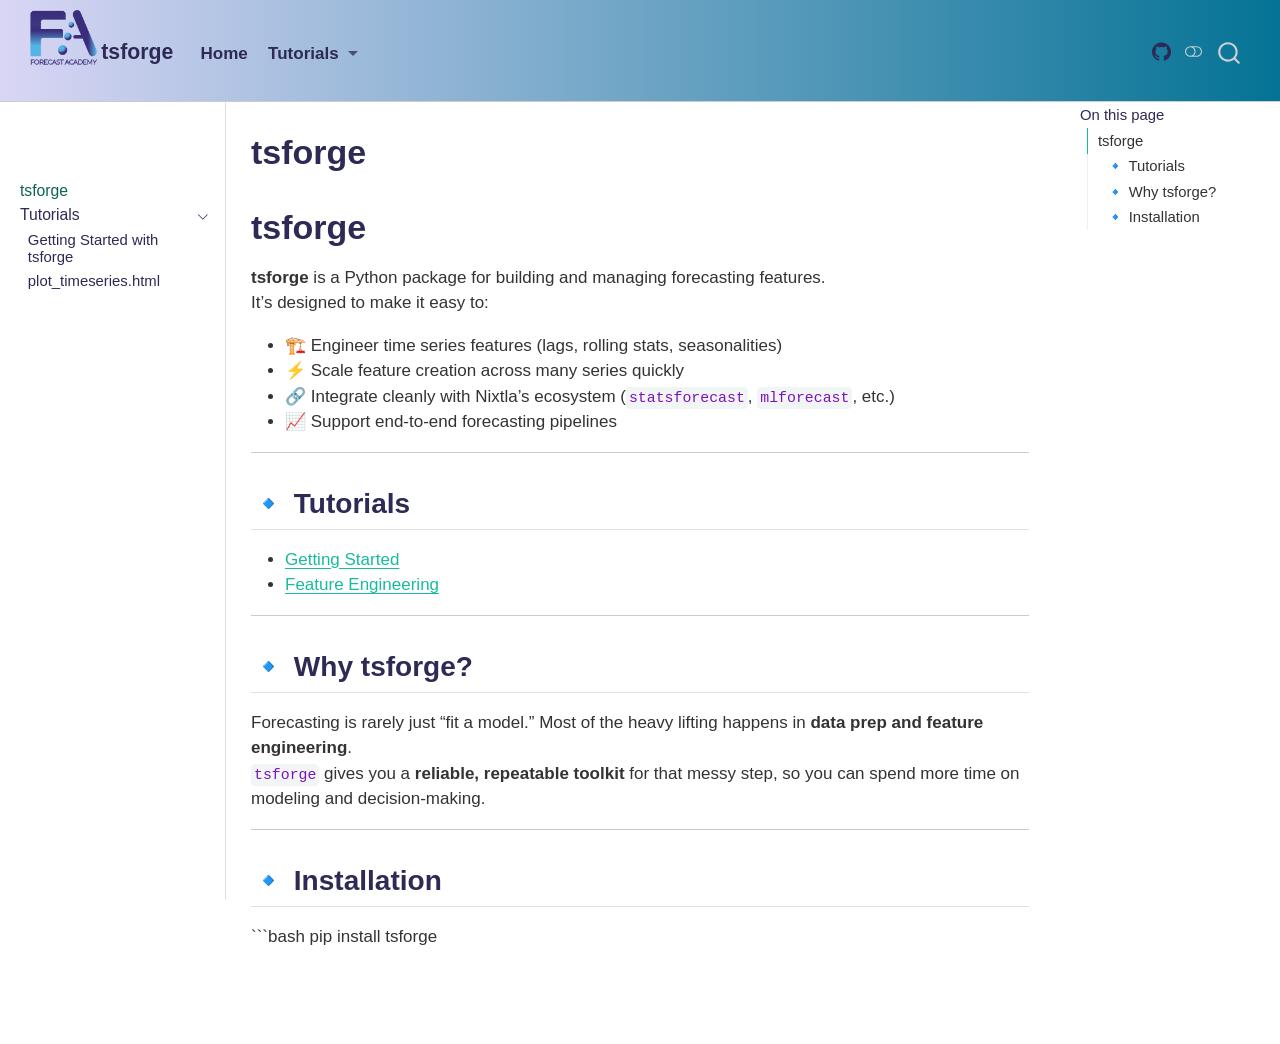
==== index.html @ 4e263f7d "Built site for gh-pages" ====
<!DOCTYPE html>
<html xmlns="http://www.w3.org/1999/xhtml" lang="en" xml:lang="en"><head>

<meta charset="utf-8">
<meta name="generator" content="quarto-1.8.24">

<meta name="viewport" content="width=device-width, initial-scale=1.0, user-scalable=yes">


<title>tsforge</title>
<style>
code{white-space: pre-wrap;}
span.smallcaps{font-variant: small-caps;}
div.columns{display: flex; gap: min(4vw, 1.5em);}
div.column{flex: auto; overflow-x: auto;}
div.hanging-indent{margin-left: 1.5em; text-indent: -1.5em;}
ul.task-list{list-style: none;}
ul.task-list li input[type="checkbox"] {
  width: 0.8em;
  margin: 0 0.8em 0.2em -1em; /* quarto-specific, see https://github.com/quarto-dev/quarto-cli/issues/4556 */ 
  vertical-align: middle;
}
</style>


<script src="site_libs/quarto-nav/quarto-nav.js"></script>
<script src="site_libs/quarto-nav/headroom.min.js"></script>
<script src="site_libs/clipboard/clipboard.min.js"></script>
<script src="site_libs/quarto-search/autocomplete.umd.js"></script>
<script src="site_libs/quarto-search/fuse.min.js"></script>
<script src="site_libs/quarto-search/quarto-search.js"></script>
<meta name="quarto:offset" content="./">
<script src="site_libs/quarto-html/quarto.js" type="module"></script>
<script src="site_libs/quarto-html/tabsets/tabsets.js" type="module"></script>
<script src="site_libs/quarto-html/axe/axe-check.js" type="module"></script>
<script src="site_libs/quarto-html/popper.min.js"></script>
<script src="site_libs/quarto-html/tippy.umd.min.js"></script>
<script src="site_libs/quarto-html/anchor.min.js"></script>
<link href="site_libs/quarto-html/tippy.css" rel="stylesheet">
<link href="site_libs/quarto-html/quarto-syntax-highlighting-dc55a5b9e770e841cd82e46aadbfb9b0.css" rel="stylesheet" class="quarto-color-scheme" id="quarto-text-highlighting-styles">
<link href="site_libs/quarto-html/quarto-syntax-highlighting-dark-b651517ce65839d647a86e2780455cfb.css" rel="stylesheet" class="quarto-color-scheme quarto-color-alternate" id="quarto-text-highlighting-styles">
<link href="site_libs/quarto-html/quarto-syntax-highlighting-dc55a5b9e770e841cd82e46aadbfb9b0.css" rel="stylesheet" class="quarto-color-scheme-extra" id="quarto-text-highlighting-styles">
<script src="site_libs/bootstrap/bootstrap.min.js"></script>
<link href="site_libs/bootstrap/bootstrap-icons.css" rel="stylesheet">
<link href="site_libs/bootstrap/bootstrap-9ccc052e838921a799c52fe23d392808.min.css" rel="stylesheet" append-hash="true" class="quarto-color-scheme" id="quarto-bootstrap" data-mode="light">
<link href="site_libs/bootstrap/bootstrap-dark-baafea9ed90c82928cb3953c7deda48e.min.css" rel="stylesheet" append-hash="true" class="quarto-color-scheme quarto-color-alternate" id="quarto-bootstrap" data-mode="dark">
<link href="site_libs/bootstrap/bootstrap-9ccc052e838921a799c52fe23d392808.min.css" rel="stylesheet" append-hash="true" class="quarto-color-scheme-extra" id="quarto-bootstrap" data-mode="light">
<script id="quarto-search-options" type="application/json">{
  "location": "navbar",
  "copy-button": false,
  "collapse-after": 3,
  "panel-placement": "end",
  "type": "overlay",
  "limit": 50,
  "keyboard-shortcut": [
    "f",
    "/",
    "s"
  ],
  "show-item-context": false,
  "language": {
    "search-no-results-text": "No results",
    "search-matching-documents-text": "matching documents",
    "search-copy-link-title": "Copy link to search",
    "search-hide-matches-text": "Hide additional matches",
    "search-more-match-text": "more match in this document",
    "search-more-matches-text": "more matches in this document",
    "search-clear-button-title": "Clear",
    "search-text-placeholder": "",
    "search-detached-cancel-button-title": "Cancel",
    "search-submit-button-title": "Submit",
    "search-label": "Search"
  }
}</script>


<link rel="stylesheet" href="styles.css">
</head>

<body class="nav-sidebar docked nav-fixed quarto-light"><script id="quarto-html-before-body" type="application/javascript">
    const toggleBodyColorMode = (bsSheetEl) => {
      const mode = bsSheetEl.getAttribute("data-mode");
      const bodyEl = window.document.querySelector("body");
      if (mode === "dark") {
        bodyEl.classList.add("quarto-dark");
        bodyEl.classList.remove("quarto-light");
      } else {
        bodyEl.classList.add("quarto-light");
        bodyEl.classList.remove("quarto-dark");
      }
    }
    const toggleBodyColorPrimary = () => {
      const bsSheetEl = window.document.querySelector("link#quarto-bootstrap:not([rel=disabled-stylesheet])");
      if (bsSheetEl) {
        toggleBodyColorMode(bsSheetEl);
      }
    }
    const setColorSchemeToggle = (alternate) => {
      const toggles = window.document.querySelectorAll('.quarto-color-scheme-toggle');
      for (let i=0; i < toggles.length; i++) {
        const toggle = toggles[i];
        if (toggle) {
          if (alternate) {
            toggle.classList.add("alternate");
          } else {
            toggle.classList.remove("alternate");
          }
        }
      }
    };
    const toggleColorMode = (alternate) => {
      // Switch the stylesheets
      const primaryStylesheets = window.document.querySelectorAll('link.quarto-color-scheme:not(.quarto-color-alternate)');
      const alternateStylesheets = window.document.querySelectorAll('link.quarto-color-scheme.quarto-color-alternate');
      manageTransitions('#quarto-margin-sidebar .nav-link', false);
      if (alternate) {
        // note: dark is layered on light, we don't disable primary!
        enableStylesheet(alternateStylesheets);
        for (const sheetNode of alternateStylesheets) {
          if (sheetNode.id === "quarto-bootstrap") {
            toggleBodyColorMode(sheetNode);
          }
        }
      } else {
        disableStylesheet(alternateStylesheets);
        enableStylesheet(primaryStylesheets)
        toggleBodyColorPrimary();
      }
      manageTransitions('#quarto-margin-sidebar .nav-link', true);
      // Switch the toggles
      setColorSchemeToggle(alternate)
      // Hack to workaround the fact that safari doesn't
      // properly recolor the scrollbar when toggling (#1455)
      if (navigator.userAgent.indexOf('Safari') > 0 && navigator.userAgent.indexOf('Chrome') == -1) {
        manageTransitions("body", false);
        window.scrollTo(0, 1);
        setTimeout(() => {
          window.scrollTo(0, 0);
          manageTransitions("body", true);
        }, 40);
      }
    }
    const disableStylesheet = (stylesheets) => {
      for (let i=0; i < stylesheets.length; i++) {
        const stylesheet = stylesheets[i];
        stylesheet.rel = 'disabled-stylesheet';
      }
    }
    const enableStylesheet = (stylesheets) => {
      for (let i=0; i < stylesheets.length; i++) {
        const stylesheet = stylesheets[i];
        if(stylesheet.rel !== 'stylesheet') { // for Chrome, which will still FOUC without this check
          stylesheet.rel = 'stylesheet';
        }
      }
    }
    const manageTransitions = (selector, allowTransitions) => {
      const els = window.document.querySelectorAll(selector);
      for (let i=0; i < els.length; i++) {
        const el = els[i];
        if (allowTransitions) {
          el.classList.remove('notransition');
        } else {
          el.classList.add('notransition');
        }
      }
    }
    const isFileUrl = () => {
      return window.location.protocol === 'file:';
    }
    const hasAlternateSentinel = () => {
      let styleSentinel = getColorSchemeSentinel();
      if (styleSentinel !== null) {
        return styleSentinel === "alternate";
      } else {
        return false;
      }
    }
    const setStyleSentinel = (alternate) => {
      const value = alternate ? "alternate" : "default";
      if (!isFileUrl()) {
        window.localStorage.setItem("quarto-color-scheme", value);
      } else {
        localAlternateSentinel = value;
      }
    }
    const getColorSchemeSentinel = () => {
      if (!isFileUrl()) {
        const storageValue = window.localStorage.getItem("quarto-color-scheme");
        return storageValue != null ? storageValue : localAlternateSentinel;
      } else {
        return localAlternateSentinel;
      }
    }
    const toggleGiscusIfUsed = (isAlternate, darkModeDefault) => {
      const baseTheme = document.querySelector('#giscus-base-theme')?.value ?? 'light';
      const alternateTheme = document.querySelector('#giscus-alt-theme')?.value ?? 'dark';
      let newTheme = '';
      if(authorPrefersDark) {
        newTheme = isAlternate ? baseTheme : alternateTheme;
      } else {
        newTheme = isAlternate ? alternateTheme : baseTheme;
      }
      const changeGiscusTheme = () => {
        // From: https://github.com/giscus/giscus/issues/336
        const sendMessage = (message) => {
          const iframe = document.querySelector('iframe.giscus-frame');
          if (!iframe) return;
          iframe.contentWindow.postMessage({ giscus: message }, 'https://giscus.app');
        }
        sendMessage({
          setConfig: {
            theme: newTheme
          }
        });
      }
      const isGiscussLoaded = window.document.querySelector('iframe.giscus-frame') !== null;
      if (isGiscussLoaded) {
        changeGiscusTheme();
      }
    };
    const authorPrefersDark = false;
    const darkModeDefault = authorPrefersDark;
      document.querySelector('link#quarto-text-highlighting-styles.quarto-color-scheme-extra').rel = 'disabled-stylesheet';
      document.querySelector('link#quarto-bootstrap.quarto-color-scheme-extra').rel = 'disabled-stylesheet';
    let localAlternateSentinel = darkModeDefault ? 'alternate' : 'default';
    // Dark / light mode switch
    window.quartoToggleColorScheme = () => {
      // Read the current dark / light value
      let toAlternate = !hasAlternateSentinel();
      toggleColorMode(toAlternate);
      setStyleSentinel(toAlternate);
      toggleGiscusIfUsed(toAlternate, darkModeDefault);
      window.dispatchEvent(new Event('resize'));
    };
    // Switch to dark mode if need be
    if (hasAlternateSentinel()) {
      toggleColorMode(true);
    } else {
      toggleColorMode(false);
    }
  </script>

<div id="quarto-search-results"></div>
  <header id="quarto-header" class="headroom fixed-top">
    <nav class="navbar navbar-expand-lg " data-bs-theme="dark">
      <div class="navbar-container container-fluid">
      <div class="navbar-brand-container mx-auto">
    <a href="./index.html" class="navbar-brand navbar-brand-logo">
    <img src="./images/forecast_academy_logo_official.png" alt="tsforge logo" class="navbar-logo light-content">
    <img src="./images/forecast_academy_logo_official.png" alt="tsforge logo" class="navbar-logo dark-content">
    </a>
    <a class="navbar-brand" href="./index.html">
    <span class="navbar-title">tsforge</span>
    </a>
  </div>
            <div id="quarto-search" class="" title="Search"></div>
          <button class="navbar-toggler" type="button" data-bs-toggle="collapse" data-bs-target="#navbarCollapse" aria-controls="navbarCollapse" role="menu" aria-expanded="false" aria-label="Toggle navigation" onclick="if (window.quartoToggleHeadroom) { window.quartoToggleHeadroom(); }">
  <span class="navbar-toggler-icon"></span>
</button>
          <div class="collapse navbar-collapse" id="navbarCollapse">
            <ul class="navbar-nav navbar-nav-scroll me-auto">
  <li class="nav-item">
    <a class="nav-link active" href="./index.html" aria-current="page"> 
<span class="menu-text">Home</span></a>
  </li>  
  <li class="nav-item dropdown ">
    <a class="nav-link dropdown-toggle" href="#" id="nav-menu-tutorials" role="link" data-bs-toggle="dropdown" aria-expanded="false">
 <span class="menu-text">Tutorials</span>
    </a>
    <ul class="dropdown-menu" aria-labelledby="nav-menu-tutorials">    
        <li>
    <a class="dropdown-item" href="./tutorials/01_intro.html">
 <span class="dropdown-text">Getting Started</span></a>
  </li>  
    </ul>
  </li>
</ul>
            <ul class="navbar-nav navbar-nav-scroll ms-auto">
  <li class="nav-item compact">
    <a class="nav-link" href="https://github.com/your-username/tsforge"> <i class="bi bi-github" role="img" aria-label="GitHub">
</i> 
<span class="menu-text"></span></a>
  </li>  
</ul>
          </div> <!-- /navcollapse -->
            <div class="quarto-navbar-tools">
  <a href="" class="quarto-color-scheme-toggle quarto-navigation-tool  px-1" onclick="window.quartoToggleColorScheme(); return false;" title="Toggle dark mode"><i class="bi"></i></a>
</div>
      </div> <!-- /container-fluid -->
    </nav>
  <nav class="quarto-secondary-nav">
    <div class="container-fluid d-flex">
      <button type="button" class="quarto-btn-toggle btn" data-bs-toggle="collapse" role="button" data-bs-target=".quarto-sidebar-collapse-item" aria-controls="quarto-sidebar" aria-expanded="false" aria-label="Toggle sidebar navigation" onclick="if (window.quartoToggleHeadroom) { window.quartoToggleHeadroom(); }">
        <i class="bi bi-layout-text-sidebar-reverse"></i>
      </button>
        <nav class="quarto-page-breadcrumbs" aria-label="breadcrumb"><ol class="breadcrumb"><li class="breadcrumb-item"><a href="./index.html">tsforge</a></li></ol></nav>
        <a class="flex-grow-1" role="navigation" data-bs-toggle="collapse" data-bs-target=".quarto-sidebar-collapse-item" aria-controls="quarto-sidebar" aria-expanded="false" aria-label="Toggle sidebar navigation" onclick="if (window.quartoToggleHeadroom) { window.quartoToggleHeadroom(); }">      
        </a>
      <button type="button" class="btn quarto-search-button" aria-label="Search" onclick="window.quartoOpenSearch();">
        <i class="bi bi-search"></i>
      </button>
    </div>
  </nav>
</header>
<!-- content -->
<div id="quarto-content" class="quarto-container page-columns page-rows-contents page-layout-article page-navbar">
<!-- sidebar -->
  <nav id="quarto-sidebar" class="sidebar collapse collapse-horizontal quarto-sidebar-collapse-item sidebar-navigation docked overflow-auto">
    <div class="pt-lg-2 mt-2 text-left sidebar-header">
      <a href="./index.html" class="sidebar-logo-link">
      </a>
      </div>
        <div class="mt-2 flex-shrink-0 align-items-center">
        <div class="sidebar-search">
        <div id="quarto-search" class="" title="Search"></div>
        </div>
        </div>
    <div class="sidebar-menu-container"> 
    <ul class="list-unstyled mt-1">
        <li class="sidebar-item">
  <div class="sidebar-item-container"> 
  <a href="./index.html" class="sidebar-item-text sidebar-link active">
 <span class="menu-text">tsforge</span></a>
  </div>
</li>
        <li class="sidebar-item sidebar-item-section">
      <div class="sidebar-item-container"> 
            <a class="sidebar-item-text sidebar-link text-start" data-bs-toggle="collapse" data-bs-target="#quarto-sidebar-section-1" role="navigation" aria-expanded="true">
 <span class="menu-text">Tutorials</span></a>
          <a class="sidebar-item-toggle text-start" data-bs-toggle="collapse" data-bs-target="#quarto-sidebar-section-1" role="navigation" aria-expanded="true" aria-label="Toggle section">
            <i class="bi bi-chevron-right ms-2"></i>
          </a> 
      </div>
      <ul id="quarto-sidebar-section-1" class="collapse list-unstyled sidebar-section depth1 show">  
          <li class="sidebar-item">
  <div class="sidebar-item-container"> 
  <a href="./tutorials/01_intro.html" class="sidebar-item-text sidebar-link">
 <span class="menu-text">Getting Started with tsforge</span></a>
  </div>
</li>
          <li class="sidebar-item">
  <div class="sidebar-item-container"> 
  <a href="./tutorials/plot_timeseries.html" class="sidebar-item-text sidebar-link">
 <span class="menu-text">plot_timeseries.html</span></a>
  </div>
</li>
      </ul>
  </li>
    </ul>
    </div>
</nav>
<div id="quarto-sidebar-glass" class="quarto-sidebar-collapse-item" data-bs-toggle="collapse" data-bs-target=".quarto-sidebar-collapse-item"></div>
<!-- margin-sidebar -->
    <div id="quarto-margin-sidebar" class="sidebar margin-sidebar">
        <nav id="TOC" role="doc-toc" class="toc-active">
    <h2 id="toc-title">On this page</h2>
   
  <ul>
  <li><a href="#tsforge" id="toc-tsforge" class="nav-link active" data-scroll-target="#tsforge">tsforge</a>
  <ul class="collapse">
  <li><a href="#tutorials" id="toc-tutorials" class="nav-link" data-scroll-target="#tutorials">🔹 Tutorials</a></li>
  <li><a href="#why-tsforge" id="toc-why-tsforge" class="nav-link" data-scroll-target="#why-tsforge">🔹 Why tsforge?</a></li>
  <li><a href="#installation" id="toc-installation" class="nav-link" data-scroll-target="#installation">🔹 Installation</a></li>
  </ul></li>
  </ul>
</nav>
    </div>
<!-- main -->
<main class="content" id="quarto-document-content">


<header id="title-block-header" class="quarto-title-block default">
<div class="quarto-title">
<h1 class="title">tsforge</h1>
</div>



<div class="quarto-title-meta">

    
  
    
  </div>
  


</header>


<section id="tsforge" class="level1">
<h1>tsforge</h1>
<p><strong>tsforge</strong> is a Python package for building and managing forecasting features.<br>
It’s designed to make it easy to:</p>
<ul>
<li>🏗️ Engineer time series features (lags, rolling stats, seasonalities)<br>
</li>
<li>⚡ Scale feature creation across many series quickly<br>
</li>
<li>🔗 Integrate cleanly with Nixtla’s ecosystem (<code>statsforecast</code>, <code>mlforecast</code>, etc.)<br>
</li>
<li>📈 Support end-to-end forecasting pipelines</li>
</ul>
<hr>
<section id="tutorials" class="level2">
<h2 class="anchored" data-anchor-id="tutorials">🔹 Tutorials</h2>
<ul>
<li><a href="./tutorials/01_intro.html">Getting Started</a><br>
</li>
<li><a href="tutorials/02_features.qmd">Feature Engineering</a></li>
</ul>
<hr>
</section>
<section id="why-tsforge" class="level2">
<h2 class="anchored" data-anchor-id="why-tsforge">🔹 Why tsforge?</h2>
<p>Forecasting is rarely just “fit a model.” Most of the heavy lifting happens in <strong>data prep and feature engineering</strong>.<br>
<code>tsforge</code> gives you a <strong>reliable, repeatable toolkit</strong> for that messy step, so you can spend more time on modeling and decision-making.</p>
<hr>
</section>
<section id="installation" class="level2">
<h2 class="anchored" data-anchor-id="installation">🔹 Installation</h2>
<p>```bash pip install tsforge</p>


</section>
</section>

</main> <!-- /main -->
<script id="quarto-html-after-body" type="application/javascript">
  window.document.addEventListener("DOMContentLoaded", function (event) {
    // Ensure there is a toggle, if there isn't float one in the top right
    if (window.document.querySelector('.quarto-color-scheme-toggle') === null) {
      const a = window.document.createElement('a');
      a.classList.add('top-right');
      a.classList.add('quarto-color-scheme-toggle');
      a.href = "";
      a.onclick = function() { try { window.quartoToggleColorScheme(); } catch {} return false; };
      const i = window.document.createElement("i");
      i.classList.add('bi');
      a.appendChild(i);
      window.document.body.appendChild(a);
    }
    setColorSchemeToggle(hasAlternateSentinel())
    const icon = "";
    const anchorJS = new window.AnchorJS();
    anchorJS.options = {
      placement: 'right',
      icon: icon
    };
    anchorJS.add('.anchored');
    const isCodeAnnotation = (el) => {
      for (const clz of el.classList) {
        if (clz.startsWith('code-annotation-')) {                     
          return true;
        }
      }
      return false;
    }
    const onCopySuccess = function(e) {
      // button target
      const button = e.trigger;
      // don't keep focus
      button.blur();
      // flash "checked"
      button.classList.add('code-copy-button-checked');
      var currentTitle = button.getAttribute("title");
      button.setAttribute("title", "Copied!");
      let tooltip;
      if (window.bootstrap) {
        button.setAttribute("data-bs-toggle", "tooltip");
        button.setAttribute("data-bs-placement", "left");
        button.setAttribute("data-bs-title", "Copied!");
        tooltip = new bootstrap.Tooltip(button, 
          { trigger: "manual", 
            customClass: "code-copy-button-tooltip",
            offset: [0, -8]});
        tooltip.show();    
      }
      setTimeout(function() {
        if (tooltip) {
          tooltip.hide();
          button.removeAttribute("data-bs-title");
          button.removeAttribute("data-bs-toggle");
          button.removeAttribute("data-bs-placement");
        }
        button.setAttribute("title", currentTitle);
        button.classList.remove('code-copy-button-checked');
      }, 1000);
      // clear code selection
      e.clearSelection();
    }
    const getTextToCopy = function(trigger) {
      const outerScaffold = trigger.parentElement.cloneNode(true);
      const codeEl = outerScaffold.querySelector('code');
      for (const childEl of codeEl.children) {
        if (isCodeAnnotation(childEl)) {
          childEl.remove();
        }
      }
      return codeEl.innerText;
    }
    const clipboard = new window.ClipboardJS('.code-copy-button:not([data-in-quarto-modal])', {
      text: getTextToCopy
    });
    clipboard.on('success', onCopySuccess);
    if (window.document.getElementById('quarto-embedded-source-code-modal')) {
      const clipboardModal = new window.ClipboardJS('.code-copy-button[data-in-quarto-modal]', {
        text: getTextToCopy,
        container: window.document.getElementById('quarto-embedded-source-code-modal')
      });
      clipboardModal.on('success', onCopySuccess);
    }
      var localhostRegex = new RegExp(/^(?:http|https):\/\/localhost\:?[0-9]*\//);
      var mailtoRegex = new RegExp(/^mailto:/);
        var filterRegex = new RegExp('/' + window.location.host + '/');
      var isInternal = (href) => {
          return filterRegex.test(href) || localhostRegex.test(href) || mailtoRegex.test(href);
      }
      // Inspect non-navigation links and adorn them if external
     var links = window.document.querySelectorAll('a[href]:not(.nav-link):not(.navbar-brand):not(.toc-action):not(.sidebar-link):not(.sidebar-item-toggle):not(.pagination-link):not(.no-external):not([aria-hidden]):not(.dropdown-item):not(.quarto-navigation-tool):not(.about-link)');
      for (var i=0; i<links.length; i++) {
        const link = links[i];
        if (!isInternal(link.href)) {
          // undo the damage that might have been done by quarto-nav.js in the case of
          // links that we want to consider external
          if (link.dataset.originalHref !== undefined) {
            link.href = link.dataset.originalHref;
          }
        }
      }
    function tippyHover(el, contentFn, onTriggerFn, onUntriggerFn) {
      const config = {
        allowHTML: true,
        maxWidth: 500,
        delay: 100,
        arrow: false,
        appendTo: function(el) {
            return el.parentElement;
        },
        interactive: true,
        interactiveBorder: 10,
        theme: 'quarto',
        placement: 'bottom-start',
      };
      if (contentFn) {
        config.content = contentFn;
      }
      if (onTriggerFn) {
        config.onTrigger = onTriggerFn;
      }
      if (onUntriggerFn) {
        config.onUntrigger = onUntriggerFn;
      }
      window.tippy(el, config); 
    }
    const noterefs = window.document.querySelectorAll('a[role="doc-noteref"]');
    for (var i=0; i<noterefs.length; i++) {
      const ref = noterefs[i];
      tippyHover(ref, function() {
        // use id or data attribute instead here
        let href = ref.getAttribute('data-footnote-href') || ref.getAttribute('href');
        try { href = new URL(href).hash; } catch {}
        const id = href.replace(/^#\/?/, "");
        const note = window.document.getElementById(id);
        if (note) {
          return note.innerHTML;
        } else {
          return "";
        }
      });
    }
    const xrefs = window.document.querySelectorAll('a.quarto-xref');
    const processXRef = (id, note) => {
      // Strip column container classes
      const stripColumnClz = (el) => {
        el.classList.remove("page-full", "page-columns");
        if (el.children) {
          for (const child of el.children) {
            stripColumnClz(child);
          }
        }
      }
      stripColumnClz(note)
      if (id === null || id.startsWith('sec-')) {
        // Special case sections, only their first couple elements
        const container = document.createElement("div");
        if (note.children && note.children.length > 2) {
          container.appendChild(note.children[0].cloneNode(true));
          for (let i = 1; i < note.children.length; i++) {
            const child = note.children[i];
            if (child.tagName === "P" && child.innerText === "") {
              continue;
            } else {
              container.appendChild(child.cloneNode(true));
              break;
            }
          }
          if (window.Quarto?.typesetMath) {
            window.Quarto.typesetMath(container);
          }
          return container.innerHTML
        } else {
          if (window.Quarto?.typesetMath) {
            window.Quarto.typesetMath(note);
          }
          return note.innerHTML;
        }
      } else {
        // Remove any anchor links if they are present
        const anchorLink = note.querySelector('a.anchorjs-link');
        if (anchorLink) {
          anchorLink.remove();
        }
        if (window.Quarto?.typesetMath) {
          window.Quarto.typesetMath(note);
        }
        if (note.classList.contains("callout")) {
          return note.outerHTML;
        } else {
          return note.innerHTML;
        }
      }
    }
    for (var i=0; i<xrefs.length; i++) {
      const xref = xrefs[i];
      tippyHover(xref, undefined, function(instance) {
        instance.disable();
        let url = xref.getAttribute('href');
        let hash = undefined; 
        if (url.startsWith('#')) {
          hash = url;
        } else {
          try { hash = new URL(url).hash; } catch {}
        }
        if (hash) {
          const id = hash.replace(/^#\/?/, "");
          const note = window.document.getElementById(id);
          if (note !== null) {
            try {
              const html = processXRef(id, note.cloneNode(true));
              instance.setContent(html);
            } finally {
              instance.enable();
              instance.show();
            }
          } else {
            // See if we can fetch this
            fetch(url.split('#')[0])
            .then(res => res.text())
            .then(html => {
              const parser = new DOMParser();
              const htmlDoc = parser.parseFromString(html, "text/html");
              const note = htmlDoc.getElementById(id);
              if (note !== null) {
                const html = processXRef(id, note);
                instance.setContent(html);
              } 
            }).finally(() => {
              instance.enable();
              instance.show();
            });
          }
        } else {
          // See if we can fetch a full url (with no hash to target)
          // This is a special case and we should probably do some content thinning / targeting
          fetch(url)
          .then(res => res.text())
          .then(html => {
            const parser = new DOMParser();
            const htmlDoc = parser.parseFromString(html, "text/html");
            const note = htmlDoc.querySelector('main.content');
            if (note !== null) {
              // This should only happen for chapter cross references
              // (since there is no id in the URL)
              // remove the first header
              if (note.children.length > 0 && note.children[0].tagName === "HEADER") {
                note.children[0].remove();
              }
              const html = processXRef(null, note);
              instance.setContent(html);
            } 
          }).finally(() => {
            instance.enable();
            instance.show();
          });
        }
      }, function(instance) {
      });
    }
        let selectedAnnoteEl;
        const selectorForAnnotation = ( cell, annotation) => {
          let cellAttr = 'data-code-cell="' + cell + '"';
          let lineAttr = 'data-code-annotation="' +  annotation + '"';
          const selector = 'span[' + cellAttr + '][' + lineAttr + ']';
          return selector;
        }
        const selectCodeLines = (annoteEl) => {
          const doc = window.document;
          const targetCell = annoteEl.getAttribute("data-target-cell");
          const targetAnnotation = annoteEl.getAttribute("data-target-annotation");
          const annoteSpan = window.document.querySelector(selectorForAnnotation(targetCell, targetAnnotation));
          const lines = annoteSpan.getAttribute("data-code-lines").split(",");
          const lineIds = lines.map((line) => {
            return targetCell + "-" + line;
          })
          let top = null;
          let height = null;
          let parent = null;
          if (lineIds.length > 0) {
              //compute the position of the single el (top and bottom and make a div)
              const el = window.document.getElementById(lineIds[0]);
              top = el.offsetTop;
              height = el.offsetHeight;
              parent = el.parentElement.parentElement;
            if (lineIds.length > 1) {
              const lastEl = window.document.getElementById(lineIds[lineIds.length - 1]);
              const bottom = lastEl.offsetTop + lastEl.offsetHeight;
              height = bottom - top;
            }
            if (top !== null && height !== null && parent !== null) {
              // cook up a div (if necessary) and position it 
              let div = window.document.getElementById("code-annotation-line-highlight");
              if (div === null) {
                div = window.document.createElement("div");
                div.setAttribute("id", "code-annotation-line-highlight");
                div.style.position = 'absolute';
                parent.appendChild(div);
              }
              div.style.top = top - 2 + "px";
              div.style.height = height + 4 + "px";
              div.style.left = 0;
              let gutterDiv = window.document.getElementById("code-annotation-line-highlight-gutter");
              if (gutterDiv === null) {
                gutterDiv = window.document.createElement("div");
                gutterDiv.setAttribute("id", "code-annotation-line-highlight-gutter");
                gutterDiv.style.position = 'absolute';
                const codeCell = window.document.getElementById(targetCell);
                const gutter = codeCell.querySelector('.code-annotation-gutter');
                gutter.appendChild(gutterDiv);
              }
              gutterDiv.style.top = top - 2 + "px";
              gutterDiv.style.height = height + 4 + "px";
            }
            selectedAnnoteEl = annoteEl;
          }
        };
        const unselectCodeLines = () => {
          const elementsIds = ["code-annotation-line-highlight", "code-annotation-line-highlight-gutter"];
          elementsIds.forEach((elId) => {
            const div = window.document.getElementById(elId);
            if (div) {
              div.remove();
            }
          });
          selectedAnnoteEl = undefined;
        };
          // Handle positioning of the toggle
      window.addEventListener(
        "resize",
        throttle(() => {
          elRect = undefined;
          if (selectedAnnoteEl) {
            selectCodeLines(selectedAnnoteEl);
          }
        }, 10)
      );
      function throttle(fn, ms) {
      let throttle = false;
      let timer;
        return (...args) => {
          if(!throttle) { // first call gets through
              fn.apply(this, args);
              throttle = true;
          } else { // all the others get throttled
              if(timer) clearTimeout(timer); // cancel #2
              timer = setTimeout(() => {
                fn.apply(this, args);
                timer = throttle = false;
              }, ms);
          }
        };
      }
        // Attach click handler to the DT
        const annoteDls = window.document.querySelectorAll('dt[data-target-cell]');
        for (const annoteDlNode of annoteDls) {
          annoteDlNode.addEventListener('click', (event) => {
            const clickedEl = event.target;
            if (clickedEl !== selectedAnnoteEl) {
              unselectCodeLines();
              const activeEl = window.document.querySelector('dt[data-target-cell].code-annotation-active');
              if (activeEl) {
                activeEl.classList.remove('code-annotation-active');
              }
              selectCodeLines(clickedEl);
              clickedEl.classList.add('code-annotation-active');
            } else {
              // Unselect the line
              unselectCodeLines();
              clickedEl.classList.remove('code-annotation-active');
            }
          });
        }
    const findCites = (el) => {
      const parentEl = el.parentElement;
      if (parentEl) {
        const cites = parentEl.dataset.cites;
        if (cites) {
          return {
            el,
            cites: cites.split(' ')
          };
        } else {
          return findCites(el.parentElement)
        }
      } else {
        return undefined;
      }
    };
    var bibliorefs = window.document.querySelectorAll('a[role="doc-biblioref"]');
    for (var i=0; i<bibliorefs.length; i++) {
      const ref = bibliorefs[i];
      const citeInfo = findCites(ref);
      if (citeInfo) {
        tippyHover(citeInfo.el, function() {
          var popup = window.document.createElement('div');
          citeInfo.cites.forEach(function(cite) {
            var citeDiv = window.document.createElement('div');
            citeDiv.classList.add('hanging-indent');
            citeDiv.classList.add('csl-entry');
            var biblioDiv = window.document.getElementById('ref-' + cite);
            if (biblioDiv) {
              citeDiv.innerHTML = biblioDiv.innerHTML;
            }
            popup.appendChild(citeDiv);
          });
          return popup.innerHTML;
        });
      }
    }
  });
  </script>
</div> <!-- /content -->




</body></html>
---- site_libs/quarto-html/tippy.css ----
.tippy-box[data-animation=fade][data-state=hidden]{opacity:0}[data-tippy-root]{max-width:calc(100vw - 10px)}.tippy-box{position:relative;background-color:#333;color:#fff;border-radius:4px;font-size:14px;line-height:1.4;white-space:normal;outline:0;transition-property:transform,visibility,opacity}.tippy-box[data-placement^=top]>.tippy-arrow{bottom:0}.tippy-box[data-placement^=top]>.tippy-arrow:before{bottom:-7px;left:0;border-width:8px 8px 0;border-top-color:initial;transform-origin:center top}.tippy-box[data-placement^=bottom]>.tippy-arrow{top:0}.tippy-box[data-placement^=bottom]>.tippy-arrow:before{top:-7px;left:0;border-width:0 8px 8px;border-bottom-color:initial;transform-origin:center bottom}.tippy-box[data-placement^=left]>.tippy-arrow{right:0}.tippy-box[data-placement^=left]>.tippy-arrow:before{border-width:8px 0 8px 8px;border-left-color:initial;right:-7px;transform-origin:center left}.tippy-box[data-placement^=right]>.tippy-arrow{left:0}.tippy-box[data-placement^=right]>.tippy-arrow:before{left:-7px;border-width:8px 8px 8px 0;border-right-color:initial;transform-origin:center right}.tippy-box[data-inertia][data-state=visible]{transition-timing-function:cubic-bezier(.54,1.5,.38,1.11)}.tippy-arrow{width:16px;height:16px;color:#333}.tippy-arrow:before{content:"";position:absolute;border-color:transparent;border-style:solid}.tippy-content{position:relative;padding:5px 9px;z-index:1}
---- site_libs/quarto-html/quarto-syntax-highlighting-dc55a5b9e770e841cd82e46aadbfb9b0.css ----
/* quarto syntax highlight colors */
:root {
  --quarto-hl-ot-color: #003B4F;
  --quarto-hl-at-color: #657422;
  --quarto-hl-ss-color: #20794D;
  --quarto-hl-an-color: #5E5E5E;
  --quarto-hl-fu-color: #4758AB;
  --quarto-hl-st-color: #20794D;
  --quarto-hl-cf-color: #003B4F;
  --quarto-hl-op-color: #5E5E5E;
  --quarto-hl-er-color: #AD0000;
  --quarto-hl-bn-color: #AD0000;
  --quarto-hl-al-color: #AD0000;
  --quarto-hl-va-color: #111111;
  --quarto-hl-bu-color: inherit;
  --quarto-hl-ex-color: inherit;
  --quarto-hl-pp-color: #AD0000;
  --quarto-hl-in-color: #5E5E5E;
  --quarto-hl-vs-color: #20794D;
  --quarto-hl-wa-color: #5E5E5E;
  --quarto-hl-do-color: #5E5E5E;
  --quarto-hl-im-color: #00769E;
  --quarto-hl-ch-color: #20794D;
  --quarto-hl-dt-color: #AD0000;
  --quarto-hl-fl-color: #AD0000;
  --quarto-hl-co-color: #5E5E5E;
  --quarto-hl-cv-color: #5E5E5E;
  --quarto-hl-cn-color: #8f5902;
  --quarto-hl-sc-color: #5E5E5E;
  --quarto-hl-dv-color: #AD0000;
  --quarto-hl-kw-color: #003B4F;
}

/* other quarto variables */
:root {
  --quarto-font-monospace: SFMono-Regular, Menlo, Monaco, Consolas, "Liberation Mono", "Courier New", monospace;
}

/* syntax highlight based on Pandoc's rules */
pre > code.sourceCode > span {
  color: #003B4F;
}

code.sourceCode > span {
  color: #003B4F;
}

div.sourceCode,
div.sourceCode pre.sourceCode {
  color: #003B4F;
}

/* Normal */
code span {
  color: #003B4F;
}

/* Alert */
code span.al {
  color: #AD0000;
  font-style: inherit;
}

/* Annotation */
code span.an {
  color: #5E5E5E;
  font-style: inherit;
}

/* Attribute */
code span.at {
  color: #657422;
  font-style: inherit;
}

/* BaseN */
code span.bn {
  color: #AD0000;
  font-style: inherit;
}

/* BuiltIn */
code span.bu {
  font-style: inherit;
}

/* ControlFlow */
code span.cf {
  color: #003B4F;
  font-weight: bold;
  font-style: inherit;
}

/* Char */
code span.ch {
  color: #20794D;
  font-style: inherit;
}

/* Constant */
code span.cn {
  color: #8f5902;
  font-style: inherit;
}

/* Comment */
code span.co {
  color: #5E5E5E;
  font-style: inherit;
}

/* CommentVar */
code span.cv {
  color: #5E5E5E;
  font-style: italic;
}

/* Documentation */
code span.do {
  color: #5E5E5E;
  font-style: italic;
}

/* DataType */
code span.dt {
  color: #AD0000;
  font-style: inherit;
}

/* DecVal */
code span.dv {
  color: #AD0000;
  font-style: inherit;
}

/* Error */
code span.er {
  color: #AD0000;
  font-style: inherit;
}

/* Extension */
code span.ex {
  font-style: inherit;
}

/* Float */
code span.fl {
  color: #AD0000;
  font-style: inherit;
}

/* Function */
code span.fu {
  color: #4758AB;
  font-style: inherit;
}

/* Import */
code span.im {
  color: #00769E;
  font-style: inherit;
}

/* Information */
code span.in {
  color: #5E5E5E;
  font-style: inherit;
}

/* Keyword */
code span.kw {
  color: #003B4F;
  font-weight: bold;
  font-style: inherit;
}

/* Operator */
code span.op {
  color: #5E5E5E;
  font-style: inherit;
}

/* Other */
code span.ot {
  color: #003B4F;
  font-style: inherit;
}

/* Preprocessor */
code span.pp {
  color: #AD0000;
  font-style: inherit;
}

/* SpecialChar */
code span.sc {
  color: #5E5E5E;
  font-style: inherit;
}

/* SpecialString */
code span.ss {
  color: #20794D;
  font-style: inherit;
}

/* String */
code span.st {
  color: #20794D;
  font-style: inherit;
}

/* Variable */
code span.va {
  color: #111111;
  font-style: inherit;
}

/* VerbatimString */
code span.vs {
  color: #20794D;
  font-style: inherit;
}

/* Warning */
code span.wa {
  color: #5E5E5E;
  font-style: italic;
}

.prevent-inlining {
  content: "</";
}

/*# sourceMappingURL=21f0b8dca5c347bd0a806dc2ce2adfe3.css.map */
---- site_libs/quarto-html/quarto-syntax-highlighting-dark-b651517ce65839d647a86e2780455cfb.css ----
/* quarto syntax highlight colors */
:root {
  --quarto-hl-al-color: #f07178;
  --quarto-hl-an-color: #d4d0ab;
  --quarto-hl-at-color: #00e0e0;
  --quarto-hl-bn-color: #d4d0ab;
  --quarto-hl-bu-color: #abe338;
  --quarto-hl-ch-color: #abe338;
  --quarto-hl-co-color: #f8f8f2;
  --quarto-hl-cv-color: #ffd700;
  --quarto-hl-cn-color: #ffd700;
  --quarto-hl-cf-color: #ffa07a;
  --quarto-hl-dt-color: #ffa07a;
  --quarto-hl-dv-color: #d4d0ab;
  --quarto-hl-do-color: #f8f8f2;
  --quarto-hl-er-color: #f07178;
  --quarto-hl-ex-color: #00e0e0;
  --quarto-hl-fl-color: #d4d0ab;
  --quarto-hl-fu-color: #ffa07a;
  --quarto-hl-im-color: #abe338;
  --quarto-hl-in-color: #d4d0ab;
  --quarto-hl-kw-color: #ffa07a;
  --quarto-hl-op-color: #ffa07a;
  --quarto-hl-ot-color: #00e0e0;
  --quarto-hl-pp-color: #dcc6e0;
  --quarto-hl-re-color: #00e0e0;
  --quarto-hl-sc-color: #abe338;
  --quarto-hl-ss-color: #abe338;
  --quarto-hl-st-color: #abe338;
  --quarto-hl-va-color: #00e0e0;
  --quarto-hl-vs-color: #abe338;
  --quarto-hl-wa-color: #dcc6e0;
}

/* other quarto variables */
:root {
  --quarto-font-monospace: SFMono-Regular, Menlo, Monaco, Consolas, "Liberation Mono", "Courier New", monospace;
}

/* syntax highlight based on Pandoc's rules */
pre > code.sourceCode > span {
  color: #f8f8f2;
}

code.sourceCode > span {
  color: #f8f8f2;
}

div.sourceCode,
div.sourceCode pre.sourceCode {
  color: #f8f8f2;
}

/* Normal */
code span {
  color: #f8f8f2;
}

/* Alert */
code span.al {
  color: #f07178;
}

/* Annotation */
code span.an {
  color: #d4d0ab;
}

/* Attribute */
code span.at {
  color: #00e0e0;
}

/* BaseN */
code span.bn {
  color: #d4d0ab;
}

/* BuiltIn */
code span.bu {
  color: #abe338;
}

/* ControlFlow */
code span.cf {
  font-weight: bold;
  color: #ffa07a;
}

/* Char */
code span.ch {
  color: #abe338;
}

/* Constant */
code span.cn {
  color: #ffd700;
}

/* Comment */
code span.co {
  font-style: italic;
  color: #f8f8f2;
}

/* CommentVar */
code span.cv {
  color: #ffd700;
}

/* Documentation */
code span.do {
  color: #f8f8f2;
}

/* DataType */
code span.dt {
  color: #ffa07a;
}

/* DecVal */
code span.dv {
  color: #d4d0ab;
}

/* Error */
code span.er {
  color: #f07178;
  text-decoration: underline;
}

/* Extension */
code span.ex {
  font-weight: bold;
  color: #00e0e0;
}

/* Float */
code span.fl {
  color: #d4d0ab;
}

/* Function */
code span.fu {
  color: #ffa07a;
}

/* Import */
code span.im {
  color: #abe338;
}

/* Information */
code span.in {
  color: #d4d0ab;
}

/* Keyword */
code span.kw {
  font-weight: bold;
  color: #ffa07a;
}

/* Operator */
code span.op {
  color: #ffa07a;
}

/* Other */
code span.ot {
  color: #00e0e0;
}

/* Preprocessor */
code span.pp {
  color: #dcc6e0;
}

/* RegionMarker */
code span.re {
  background-color: #f8f8f2;
  color: #00e0e0;
}

/* SpecialChar */
code span.sc {
  color: #abe338;
}

/* SpecialString */
code span.ss {
  color: #abe338;
}

/* String */
code span.st {
  color: #abe338;
}

/* Variable */
code span.va {
  color: #00e0e0;
}

/* VerbatimString */
code span.vs {
  color: #abe338;
}

/* Warning */
code span.wa {
  color: #dcc6e0;
}

.prevent-inlining {
  content: "</";
}

/*# sourceMappingURL=7d52425e2e4906fd318f8314235819b3.css.map */
---- site_libs/quarto-html/quarto-syntax-highlighting-dc55a5b9e770e841cd82e46aadbfb9b0.css ----
/* quarto syntax highlight colors */
:root {
  --quarto-hl-ot-color: #003B4F;
  --quarto-hl-at-color: #657422;
  --quarto-hl-ss-color: #20794D;
  --quarto-hl-an-color: #5E5E5E;
  --quarto-hl-fu-color: #4758AB;
  --quarto-hl-st-color: #20794D;
  --quarto-hl-cf-color: #003B4F;
  --quarto-hl-op-color: #5E5E5E;
  --quarto-hl-er-color: #AD0000;
  --quarto-hl-bn-color: #AD0000;
  --quarto-hl-al-color: #AD0000;
  --quarto-hl-va-color: #111111;
  --quarto-hl-bu-color: inherit;
  --quarto-hl-ex-color: inherit;
  --quarto-hl-pp-color: #AD0000;
  --quarto-hl-in-color: #5E5E5E;
  --quarto-hl-vs-color: #20794D;
  --quarto-hl-wa-color: #5E5E5E;
  --quarto-hl-do-color: #5E5E5E;
  --quarto-hl-im-color: #00769E;
  --quarto-hl-ch-color: #20794D;
  --quarto-hl-dt-color: #AD0000;
  --quarto-hl-fl-color: #AD0000;
  --quarto-hl-co-color: #5E5E5E;
  --quarto-hl-cv-color: #5E5E5E;
  --quarto-hl-cn-color: #8f5902;
  --quarto-hl-sc-color: #5E5E5E;
  --quarto-hl-dv-color: #AD0000;
  --quarto-hl-kw-color: #003B4F;
}

/* other quarto variables */
:root {
  --quarto-font-monospace: SFMono-Regular, Menlo, Monaco, Consolas, "Liberation Mono", "Courier New", monospace;
}

/* syntax highlight based on Pandoc's rules */
pre > code.sourceCode > span {
  color: #003B4F;
}

code.sourceCode > span {
  color: #003B4F;
}

div.sourceCode,
div.sourceCode pre.sourceCode {
  color: #003B4F;
}

/* Normal */
code span {
  color: #003B4F;
}

/* Alert */
code span.al {
  color: #AD0000;
  font-style: inherit;
}

/* Annotation */
code span.an {
  color: #5E5E5E;
  font-style: inherit;
}

/* Attribute */
code span.at {
  color: #657422;
  font-style: inherit;
}

/* BaseN */
code span.bn {
  color: #AD0000;
  font-style: inherit;
}

/* BuiltIn */
code span.bu {
  font-style: inherit;
}

/* ControlFlow */
code span.cf {
  color: #003B4F;
  font-weight: bold;
  font-style: inherit;
}

/* Char */
code span.ch {
  color: #20794D;
  font-style: inherit;
}

/* Constant */
code span.cn {
  color: #8f5902;
  font-style: inherit;
}

/* Comment */
code span.co {
  color: #5E5E5E;
  font-style: inherit;
}

/* CommentVar */
code span.cv {
  color: #5E5E5E;
  font-style: italic;
}

/* Documentation */
code span.do {
  color: #5E5E5E;
  font-style: italic;
}

/* DataType */
code span.dt {
  color: #AD0000;
  font-style: inherit;
}

/* DecVal */
code span.dv {
  color: #AD0000;
  font-style: inherit;
}

/* Error */
code span.er {
  color: #AD0000;
  font-style: inherit;
}

/* Extension */
code span.ex {
  font-style: inherit;
}

/* Float */
code span.fl {
  color: #AD0000;
  font-style: inherit;
}

/* Function */
code span.fu {
  color: #4758AB;
  font-style: inherit;
}

/* Import */
code span.im {
  color: #00769E;
  font-style: inherit;
}

/* Information */
code span.in {
  color: #5E5E5E;
  font-style: inherit;
}

/* Keyword */
code span.kw {
  color: #003B4F;
  font-weight: bold;
  font-style: inherit;
}

/* Operator */
code span.op {
  color: #5E5E5E;
  font-style: inherit;
}

/* Other */
code span.ot {
  color: #003B4F;
  font-style: inherit;
}

/* Preprocessor */
code span.pp {
  color: #AD0000;
  font-style: inherit;
}

/* SpecialChar */
code span.sc {
  color: #5E5E5E;
  font-style: inherit;
}

/* SpecialString */
code span.ss {
  color: #20794D;
  font-style: inherit;
}

/* String */
code span.st {
  color: #20794D;
  font-style: inherit;
}

/* Variable */
code span.va {
  color: #111111;
  font-style: inherit;
}

/* VerbatimString */
code span.vs {
  color: #20794D;
  font-style: inherit;
}

/* Warning */
code span.wa {
  color: #5E5E5E;
  font-style: italic;
}

.prevent-inlining {
  content: "</";
}

/*# sourceMappingURL=21f0b8dca5c347bd0a806dc2ce2adfe3.css.map */
---- styles.css ----
/* ----------------------------- */
/* Sidebar styling (light + accent) */
/* ----------------------------- */
.sidebar {
  background-color: #fdfdfd; /* near white for clarity */
  border-right: 1px solid #e6e6e6;
  color: #2d2a55; /* deep purple/navy text */
}

.sidebar a {
  color: #2d2a55; /* deep purple/navy links */
  font-weight: 500;
}

.sidebar a:hover {
  color: #0099cc; /* brighter aqua hover */
}

/* ----------------------------- */
/* Navbar styling (lighter gradient) */
/* ----------------------------- */
.navbar {
  background: linear-gradient(90deg, #d9d6f5 0%, #047395 100%);
  border-bottom: 1px solid #ccc;
  min-height: 70px;
  padding-top: 5px;
  padding-bottom: 0px;
}

.navbar a,
.navbar .navbar-title {
  color: #2d2a55 !important; /* dark text for contrast */
  font-weight: 600;
}

.navbar a:hover {
  color: #005b99 !important;
}

/* -------- Logo sizing -------- */
.navbar-brand img {
  max-height: 85px;
  width: auto;
  display: inline-block;
  vertical-align: middle;
  margin: 0;
  padding: 0;
}

/* ===========================================
   NAVBAR ICONS (search, dark-mode, GitHub)
   Quarto renders search & toggle as pseudo-elements,
   so we color via CSS variables + ::before.
   =========================================== */

/* Tools container: unify color defaults */
.navbar .quarto-navbar-tools,
.navbar .quarto-navbar-tools * {
  color: var(--quarto-navbar-fg) !important;
  fill: var(--quarto-navbar-fg) !important;
  stroke: var(--quarto-navbar-fg) !important;
}

/* --- Search button --- */
button.quarto-search-button {
  /* ensure the button itself carries the brand color */
  color: var(--quarto-navbar-fg) !important;
}
/* Quarto draws the magnifier via ::before with a mask — tint it here */
button.quarto-search-button::before {
  background-color: var(--quarto-navbar-fg) !important;
}
button.quarto-search-button:hover {
  color: var(--quarto-navbar-hl) !important;
}
button.quarto-search-button:hover::before {
  background-color: var(--quarto-navbar-hl) !important;
}

/* --- Dark mode toggle --- */
#quarto-color-scheme-toggle {
  color: var(--quarto-navbar-fg) !important;
}
#quarto-color-scheme-toggle::before {
  background-color: var(--quarto-navbar-fg) !important;
}
#quarto-color-scheme-toggle:hover {
  color: var(--quarto-navbar-hl) !important;
}
#quarto-color-scheme-toggle:hover::before {
  background-color: var(--quarto-navbar-hl) !important;
}

/* --- GitHub link (usually an <a> with an inline SVG) --- */
.navbar .quarto-navbar-tools .nav-link,
.navbar .quarto-navbar-tools .nav-link svg,
.navbar .quarto-navbar-tools .nav-link svg path {
  color: var(--quarto-navbar-fg) !important;
  fill: var(--quarto-navbar-fg) !important;
  stroke: var(--quarto-navbar-fg) !important;
}
.navbar .quarto-navbar-tools .nav-link:hover,
.navbar .quarto-navbar-tools .nav-link:hover svg,
.navbar .quarto-navbar-tools .nav-link:hover svg path {
  color: var(--quarto-navbar-hl) !important;
  fill: var(--quarto-navbar-hl) !important;
  stroke: var(--quarto-navbar-hl) !important;
}

/* Optional: bump icon size a touch */
.navbar .quarto-navbar-tools svg { width: 1.3em; height: 1.3em; }

/* -------- Typography -------- */
h1, h2, h3 {
  font-family: "Source Sans Pro", sans-serif;
  font-weight: 600;
  color: #2d2a55;
}
body {
  font-family: "Source Sans Pro", sans-serif;
  color: #333;
  background-color: #fff;
}

/* ----------------------------- */
/* Dark mode overrides           */
/* ----------------------------- */

/* Sidebar background + text in dark mode */
body.quarto-dark .sidebar {
  background-color: #1e1e2f; /* deep purple/grey background */
  color: #e6e6f0;           /* light grey text */
}

body.quarto-dark .sidebar a {
  color: #e6e6f0 !important;  /* light grey links */
}

body.quarto-dark .sidebar a:hover {
  color: #66d9ef !important;  /* aqua hover */
}

/* Headings in dark mode */
body.quarto-dark h1,
body.quarto-dark h2,
body.quarto-dark h3 {
  color: #e6e6f0; /* light headings */
}
/* ----------------------------- */
/* Dark mode content overrides   */
/* ----------------------------- */

/* Main content background + text */
body.quarto-dark,
body.quarto-dark .content {
  background-color: #1e1e2f !important; /* deep purple/grey background */
  color: #e6e6f0 !important;           /* light text */
}

/* Links in dark mode */
body.quarto-dark a {
  color: #66d9ef !important;           /* aqua links */
}
body.quarto-dark a:hover {
  color: #9aedfe !important;           /* lighter aqua hover */
}

/* Right-side TOC panel */
body.quarto-dark #TOC {
  background-color: #1e1e2f !important; /* match main content */
  color: #e6e6f0 !important;
  border-left: 1px solid #333;          /* subtle divider */
}
/* ----------------------------------- */
/* Make right "On this page" TOC blend */
/* ----------------------------------- */
#quarto-margin-sidebar {
  background: transparent !important; /* match content background */
  border-left: none !important;       /* remove vertical divider */
  margin: 0 !important;
  padding: 0 1.5rem !important;       /* same padding as content */
  box-shadow: none !important;        /* remove any subtle shadow */
}

/* TOC text styles (light mode) */
#quarto-margin-sidebar,
#quarto-margin-sidebar a {
  color: inherit !important;  /* same as main content */
}

/* Dark mode adjustments */
body.quarto-dark #quarto-margin-sidebar {
  background: transparent !important;
  border-left: none !important;
  color: #e6e6f0 !important;  /* same as main content text */
}
body.quarto-dark #quarto-margin-sidebar a {
  color: #66d9ef !important;   /* aqua links to match brand */
}
/* --------------------------------------------------- */
/* Remove the vertical bar Quarto shows beside the TOC */
/* --------------------------------------------------- */

/* Reset the TOC sidebar so it blends with content */
#quarto-margin-sidebar {
  background: transparent !important;
  border: none !important;
  box-shadow: none !important;
}

/* Remove borders Quarto applies to margin columns */
.page-columns .margin-sidebar,
.page-columns .sidebar.margin-sidebar,
.page-columns #quarto-margin-sidebar {
  border: none !important;
  box-shadow: none !important;
}

/* In dark mode, also ensure no divider line */
body.quarto-dark .page-columns .margin-sidebar,
body.quarto-dark .page-columns #quarto-margin-sidebar {
  border: none !important;
  box-shadow: none !important;
}
/* ----------------------------- */
/* Force navbar brand + links to match in dark mode */
/* ----------------------------- */
body.quarto-dark .navbar .navbar-title,
body.quarto-dark .navbar a,
body.quarto-dark .navbar .nav-link {
  color: #e6e6f0 !important;   /* unified brand/link color */
  font-weight: 600;
}

body.quarto-dark .navbar .navbar-title:hover,
body.quarto-dark .navbar a:hover,
body.quarto-dark .navbar .nav-link:hover {
  color: #66d9ef !important;   /* aqua hover */
}
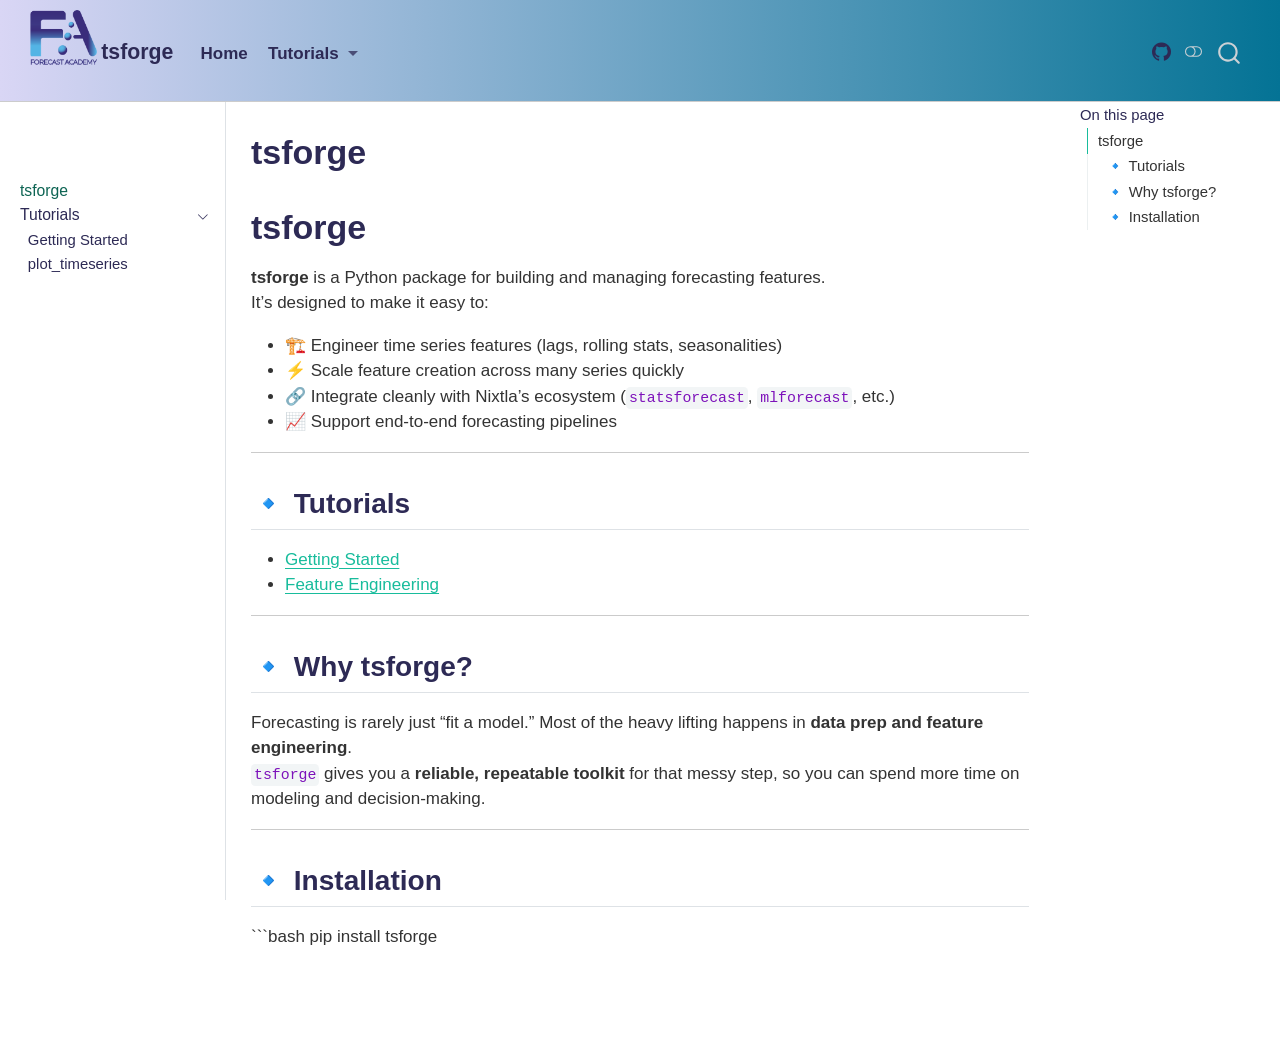
==== commit 03e71cc9: "Built site for gh-pages" ====
--- a/index.html
+++ b/index.html
@@ -273,12 +273,16 @@
     <a class="dropdown-item" href="./tutorials/01_intro.html">
  <span class="dropdown-text">Getting Started</span></a>
   </li>  
+        <li>
+    <a class="dropdown-item" href="./tutorials/plot_timeseries.html">
+ <span class="dropdown-text">Plot Time Series</span></a>
+  </li>  
     </ul>
   </li>
 </ul>
             <ul class="navbar-nav navbar-nav-scroll ms-auto">
   <li class="nav-item compact">
-    <a class="nav-link" href="https://github.com/your-username/tsforge"> <i class="bi bi-github" role="img" aria-label="GitHub">
+    <a class="nav-link" href="https://github.com/forecastacademy/tsforge"> <i class="bi bi-github" role="img" aria-label="GitHub">
 </i> 
 <span class="menu-text"></span></a>
   </li>  
@@ -336,13 +340,13 @@
           <li class="sidebar-item">
   <div class="sidebar-item-container"> 
   <a href="./tutorials/01_intro.html" class="sidebar-item-text sidebar-link">
- <span class="menu-text">Getting Started with tsforge</span></a>
+ <span class="menu-text">Getting Started</span></a>
   </div>
 </li>
           <li class="sidebar-item">
   <div class="sidebar-item-container"> 
   <a href="./tutorials/plot_timeseries.html" class="sidebar-item-text sidebar-link">
- <span class="menu-text">plot_timeseries.html</span></a>
+ <span class="menu-text">plot_timeseries</span></a>
   </div>
 </li>
       </ul>
@@ -513,7 +517,7 @@
     }
       var localhostRegex = new RegExp(/^(?:http|https):\/\/localhost\:?[0-9]*\//);
       var mailtoRegex = new RegExp(/^mailto:/);
-        var filterRegex = new RegExp('/' + window.location.host + '/');
+        var filterRegex = new RegExp("https:\/\/forecastacademy\.github\.io\/tsforge\/");
       var isInternal = (href) => {
           return filterRegex.test(href) || localhostRegex.test(href) || mailtoRegex.test(href);
       }
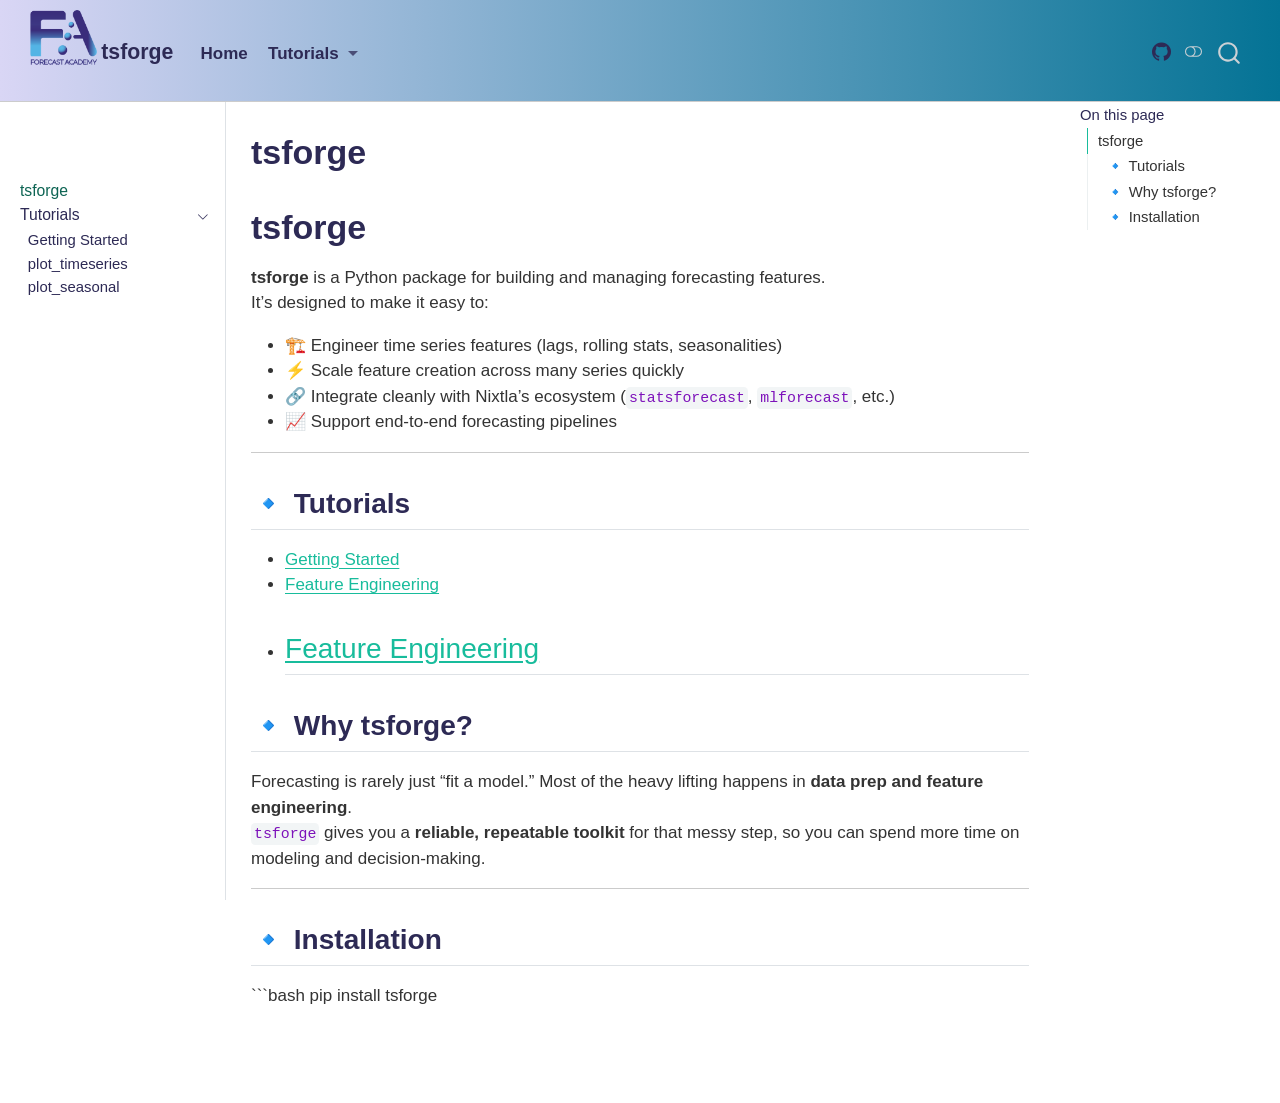
==== commit d3f86f4e: "Built site for gh-pages" ====
--- a/index.html
+++ b/index.html
@@ -276,6 +276,10 @@
         <li>
     <a class="dropdown-item" href="./tutorials/plot_timeseries.html">
  <span class="dropdown-text">Plot Time Series</span></a>
+  </li>  
+        <li>
+    <a class="dropdown-item" href="./tutorials/plot_seasonal.html">
+ <span class="dropdown-text">Plot Seasonal Series</span></a>
   </li>  
     </ul>
   </li>
@@ -349,6 +353,12 @@
  <span class="menu-text">plot_timeseries</span></a>
   </div>
 </li>
+          <li class="sidebar-item">
+  <div class="sidebar-item-container"> 
+  <a href="./tutorials/plot_seasonal.html" class="sidebar-item-text sidebar-link">
+ <span class="menu-text">plot_seasonal</span></a>
+  </div>
+</li>
       </ul>
   </li>
     </ul>
@@ -412,9 +422,10 @@
 <ul>
 <li><a href="./tutorials/01_intro.html">Getting Started</a><br>
 </li>
-<li><a href="tutorials/02_features.qmd">Feature Engineering</a></li>
+<li><a href="./tutorials/plot_timeseries.html">Feature Engineering</a><br>
+</li>
+<li><h2 id="feature-engineering" class="anchored"><a href="./tutorials/plot_seasonal.html">Feature Engineering</a></h2></li>
 </ul>
-<hr>
 </section>
 <section id="why-tsforge" class="level2">
 <h2 class="anchored" data-anchor-id="why-tsforge">🔹 Why tsforge?</h2>
--- a/styles.css
+++ b/styles.css
@@ -236,4 +236,17 @@
 body.quarto-dark .navbar a:hover,
 body.quarto-dark .navbar .nav-link:hover {
   color: #66d9ef !important;   /* aqua hover */
+}
+
+/* Fix Plotly modebar overlapping dropdown menus in Quarto */
+.plotly .modebar-container {
+    z-index: 1 !important;   /* Lower priority */
+}
+
+.plotly {
+    z-index: 0 !important;
+}
+
+.plotly .updatemenu-container {
+    z-index: 9999 !important;
 }
